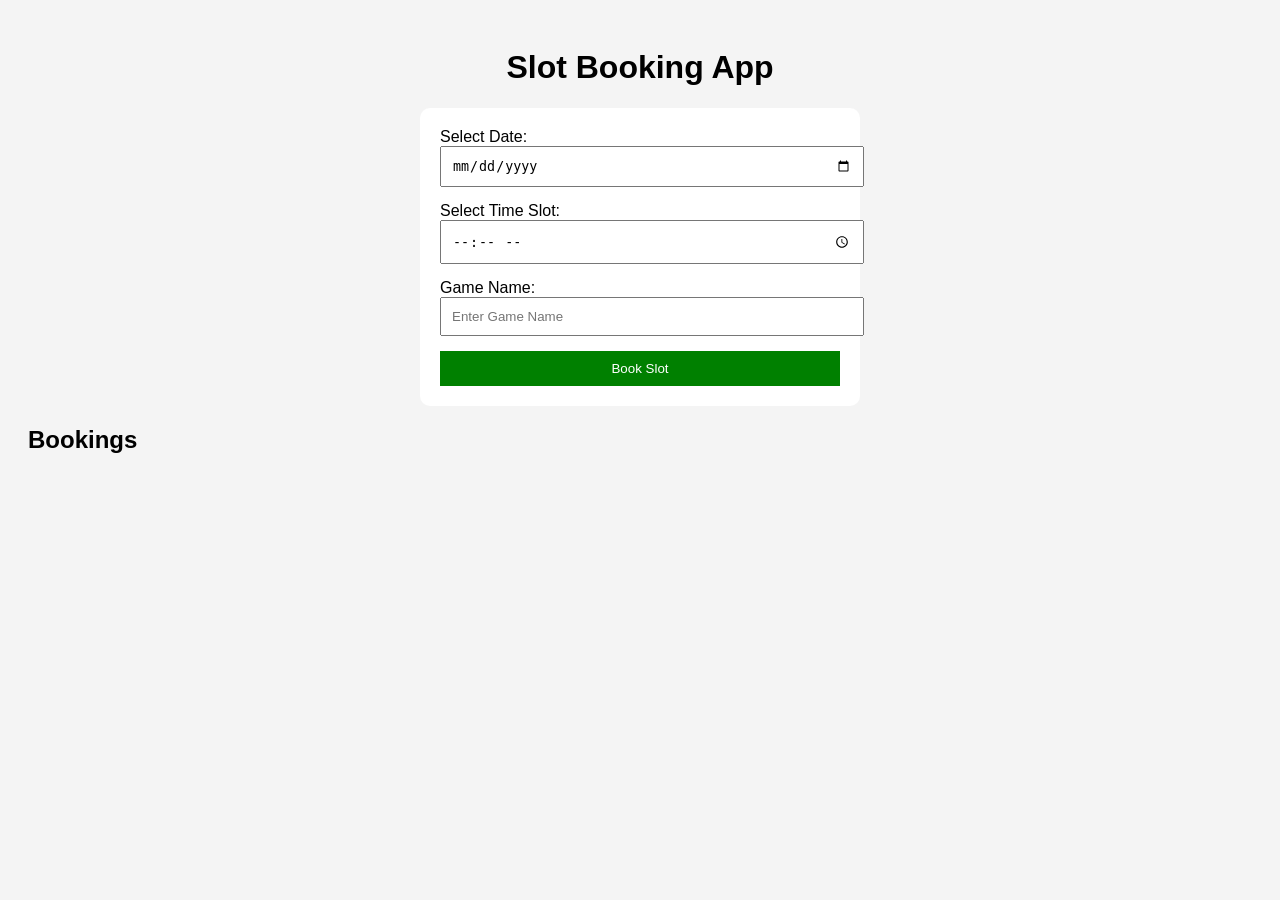
==== src/main/resources/static/index.html @ 2095a5c2 "Initial Commit" ====
<!DOCTYPE html>
<html>
<head>
    <title>Slot Booking App</title>
    <link rel="stylesheet" href="styles.css">
</head>

<body>

<h1>Slot Booking App</h1>

<form id="bookForm">

    <div>
        <label>Select Date:</label>
        <input type="date" id="date" required>
    </div>

    <div>
        <label>Select Time Slot:</label>
        <input type="time" id="timeSlot" required>
    </div>

    <div>
        <label>Game Name:</label>
        <input type="text" id="gameName" placeholder="Enter Game Name" required>
    </div>

    <button type="submit">Book Slot</button>

</form>

<h2>Bookings</h2>

<div id="bookingsContainer"></div>

<script src="script.js"></script>

</body>
</html>
---- src/main/resources/static/styles.css ----
body {
    font-family: Arial, sans-serif;
    background-color: #f4f4f4;
    padding: 20px;
}

h1 {
    text-align: center;
}

form {
    max-width: 400px;
    margin: auto;
    background: white;
    padding: 20px;
    border-radius: 10px;
}

form div {
    margin-bottom: 15px;
}

input {
    width: 100%;
    padding: 10px;
}

button {
    width: 100%;
    padding: 10px;
    background: green;
    color: white;
    border: none;
    cursor: pointer;
}

button:hover {
    background: darkgreen;
}

#bookingsContainer {
    margin-top: 30px;
}

.booking-card {
    background: white;
    padding: 15px;
    margin-top: 10px;
    border-radius: 8px;
}
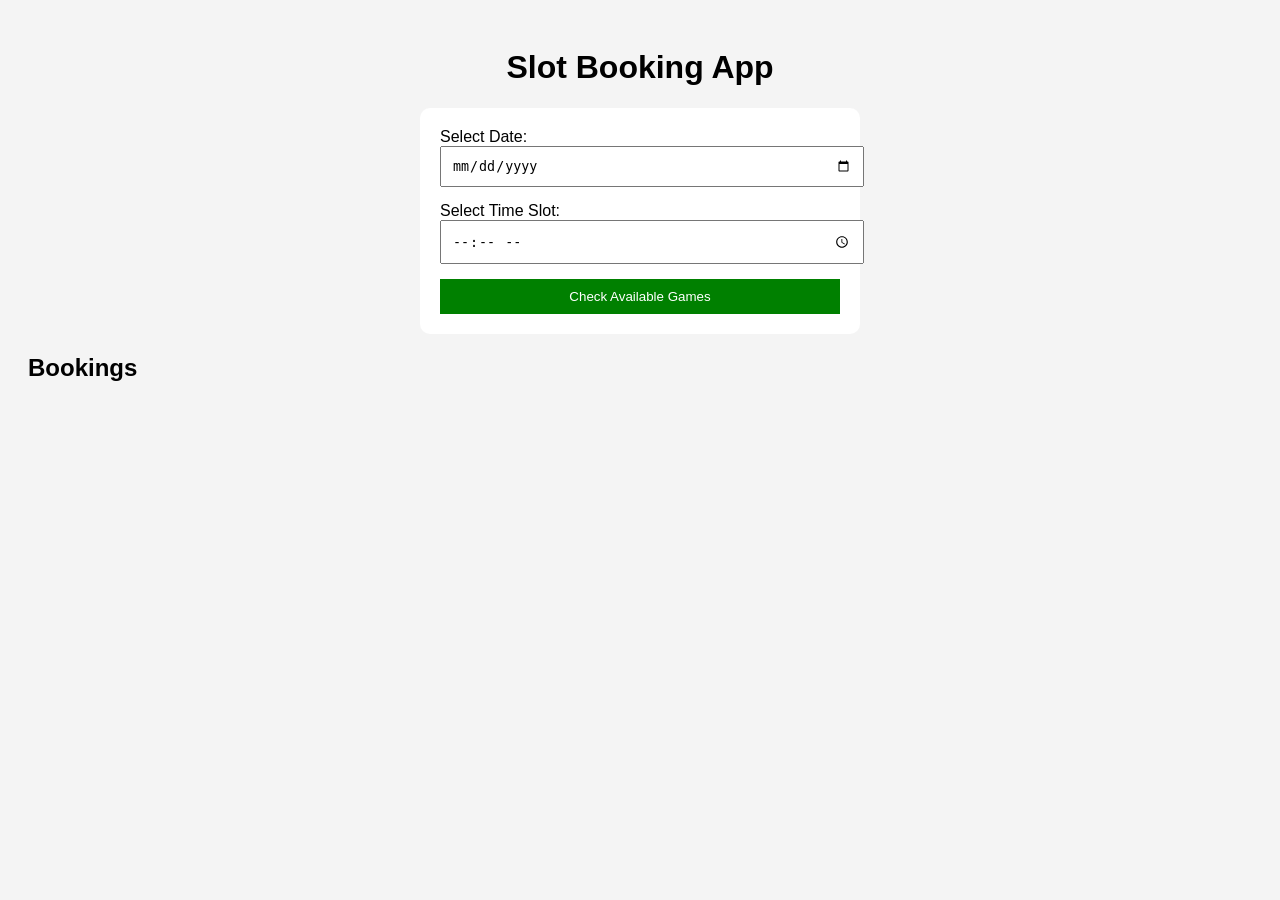
==== commit 54b7489c: "Added correct logic" ====
--- a/src/main/resources/static/index.html
+++ b/src/main/resources/static/index.html
@@ -11,6 +11,8 @@
 
 <form id="bookForm">
 
+<form id="bookForm">
+
     <div>
         <label>Select Date:</label>
         <input type="date" id="date" required>
@@ -21,12 +23,16 @@
         <input type="time" id="timeSlot" required>
     </div>
 
-    <div>
-        <label>Game Name:</label>
-        <input type="text" id="gameName" placeholder="Enter Game Name" required>
+    <div id="gameSelection" style="display: none;">
+        <label>Select Game:</label>
+        <select id="gameSelect" name="gameSelect">
+            <option value="">Select a game</option>
+        </select>
     </div>
 
-    <button type="submit">Book Slot</button>
+    <button type="submit" id="actionButton">Check Available Games</button>
+
+</form>
 
 </form>
 
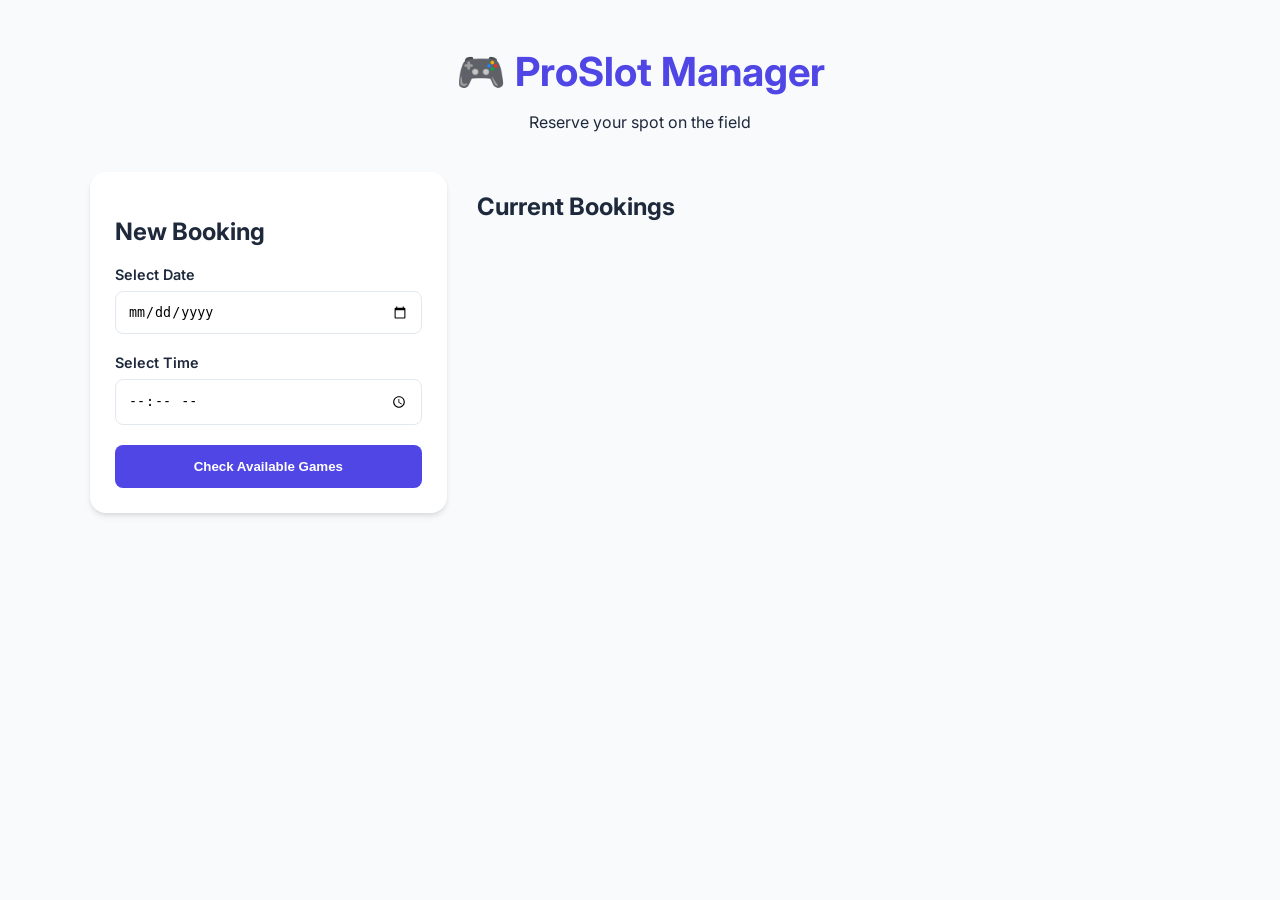
==== commit af892d19: "Frontend Fixed" ====
--- a/src/main/resources/static/index.html
+++ b/src/main/resources/static/index.html
@@ -1,46 +1,63 @@
 <!DOCTYPE html>
-<html>
+<html lang="en">
 <head>
-    <title>Slot Booking App</title>
+    <meta charset="UTF-8">
+    <meta name="viewport" content="width=device-width, initial-scale=1.0">
+    <title>ProSlot | Game Booking</title>
     <link rel="stylesheet" href="styles.css">
+    <!-- Optional: Adding a Google Font for a modern look -->
+    <link href="https://fonts.googleapis.com/css2?family=Inter:wght@400;600&display=swap" rel="stylesheet">
 </head>
-
 <body>
 
-<h1>Slot Booking App</h1>
+<div class="app-container">
+    <header>
+        <h1>🎮 ProSlot Manager</h1>
+        <p>Reserve your spot on the field</p>
+    </header>
 
-<form id="bookForm">
+    <main class="dashboard">
+        <!-- Booking Section -->
+        <section class="form-section">
+            <div class="card">
+                <h2>New Booking</h2>
+                <form id="bookForm">
+                    <div class="input-group">
+                        <label for="date">Select Date</label>
+                        <input type="date" id="date" required>
+                    </div>
 
-<form id="bookForm">
+                    <div class="input-group">
+                        <label for="timeSlot">Select Time</label>
+                        <input type="time" id="timeSlot" required>
+                    </div>
 
-    <div>
-        <label>Select Date:</label>
-        <input type="date" id="date" required>
-    </div>
+                    <div id="gameSelection" class="input-group animate-in" style="display: none;">
+                        <label for="gameSelect">Available Games</label>
+                        <select id="gameSelect" name="gameSelect">
+                            <option value="">Choose a game...</option>
+                        </select>
+                    </div>
 
-    <div>
-        <label>Select Time Slot:</label>
-        <input type="time" id="timeSlot" required>
-    </div>
+                    <p id="formMessage" class="message"></p>
 
-    <div id="gameSelection" style="display: none;">
-        <label>Select Game:</label>
-        <select id="gameSelect" name="gameSelect">
-            <option value="">Select a game</option>
-        </select>
-    </div>
+                    <button type="submit" id="actionButton" class="btn-primary">
+                        Check Available Games
+                    </button>
+                </form>
+            </div>
+        </section>
 
-    <button type="submit" id="actionButton">Check Available Games</button>
-
-</form>
-
-</form>
-
-<h2>Bookings</h2>
-
-<div id="bookingsContainer"></div>
+        <!-- Display Section -->
+        <section class="display-section">
+            <h2>Current Bookings</h2>
+            <div id="bookingsContainer" class="bookings-grid">
+                <!-- Data injected here -->
+            </div>
+        </section>
+    </main>
+</div>
 
 <script src="script.js"></script>
-
 </body>
 </html>
--- a/src/main/resources/static/styles.css
+++ b/src/main/resources/static/styles.css
@@ -1,50 +1,159 @@
+:root {
+    --primary: #4f46e5;
+    --primary-hover: #4338ca;
+    --success: #10b981;
+    --bg-body: #f8fafc;
+    --text-main: #1e293b;
+    --card-bg: #ffffff;
+}
+
 body {
-    font-family: Arial, sans-serif;
-    background-color: #f4f4f4;
+    font-family: 'Inter', sans-serif;
+    background-color: var(--bg-body);
+    color: var(--text-main);
+    margin: 0;
     padding: 20px;
 }
 
-h1 {
-    text-align: center;
+.app-container {
+    max-width: 1100px;
+    margin: 0 auto;
 }
 
-form {
-    max-width: 400px;
-    margin: auto;
-    background: white;
-    padding: 20px;
-    border-radius: 10px;
+header {
+    text-align: center;
+    margin-bottom: 40px;
 }
 
-form div {
-    margin-bottom: 15px;
+header h1 {
+    font-size: 2.5rem;
+    margin-bottom: 5px;
+    color: var(--primary);
 }
 
-input {
-    width: 100%;
-    padding: 10px;
+.dashboard {
+    display: grid;
+    grid-template-columns: 1fr 2fr; /* Sidebar for form, wide area for cards */
+    gap: 30px;
 }
 
-button {
+/* Form Styling */
+.card {
+    background: var(--card-bg);
+    padding: 25px;
+    border-radius: 16px;
+    box-shadow: 0 4px 6px -1px rgba(0, 0, 0, 0.1), 0 2px 4px -1px rgba(0, 0, 0, 0.06);
+}
+
+.input-group {
+    margin-bottom: 20px;
+}
+
+label {
+    display: block;
+    font-weight: 600;
+    margin-bottom: 8px;
+    font-size: 0.9rem;
+}
+
+input, select {
     width: 100%;
-    padding: 10px;
-    background: green;
+    padding: 12px;
+    border: 1px solid #e2e8f0;
+    border-radius: 8px;
+    box-sizing: border-box;
+    transition: border-color 0.2s;
+}
+
+input:focus, select:focus {
+    outline: none;
+    border-color: var(--primary);
+    box-shadow: 0 0 0 3px rgba(79, 70, 229, 0.1);
+}
+
+.btn-primary {
+    width: 100%;
+    padding: 14px;
+    background: var(--primary);
     color: white;
     border: none;
+    border-radius: 8px;
+    font-weight: 600;
     cursor: pointer;
+    transition: transform 0.1s, background 0.2s;
 }
 
-button:hover {
-    background: darkgreen;
+.btn-primary:hover {
+    background: var(--primary-hover);
+    transform: translateY(-1px);
 }
 
-#bookingsContainer {
-    margin-top: 30px;
+.btn-primary:active {
+    transform: translateY(0);
+}
+
+/* Booking Cards Grid */
+.bookings-grid {
+    display: grid;
+    grid-template-columns: repeat(auto-fill, minmax(250px, 1fr));
+    gap: 15px;
 }
 
 .booking-card {
     background: white;
-    padding: 15px;
-    margin-top: 10px;
-    border-radius: 8px;
-}+    border-left: 5px solid var(--success);
+    padding: 20px;
+    border-radius: 12px;
+    box-shadow: 0 2px 4px rgba(0,0,0,0.05);
+    transition: hover 0.3s;
+}
+
+.booking-card:hover {
+    box-shadow: 0 10px 15px -3px rgba(0,0,0,0.1);
+}
+
+.booking-card h3 {
+    margin: 0 0 10px 0;
+    color: var(--primary);
+}
+
+.booking-card p {
+    margin: 5px 0;
+    font-size: 0.9rem;
+    color: #64748b;
+}
+
+/* Responsive adjustments */
+@media (max-width: 768px) {
+    .dashboard {
+        grid-template-columns: 1fr;
+    }
+}
+
+/* Simple Animation */
+.animate-in {
+    animation: slideIn 0.3s ease-out;
+}
+
+@keyframes slideIn {
+    from { opacity: 0; transform: translateY(10px); }
+    to { opacity: 1; transform: translateY(0); }
+}
+.message {
+    margin: 0 0 1rem 0;
+    font-size: 0.95rem;
+    color: #334155;
+}
+
+.message-success {
+    color: #0f766e;
+}
+
+.message-warning {
+    color: #92400e;
+}
+
+.message-error {
+    color: #b91c1c;
+}
+
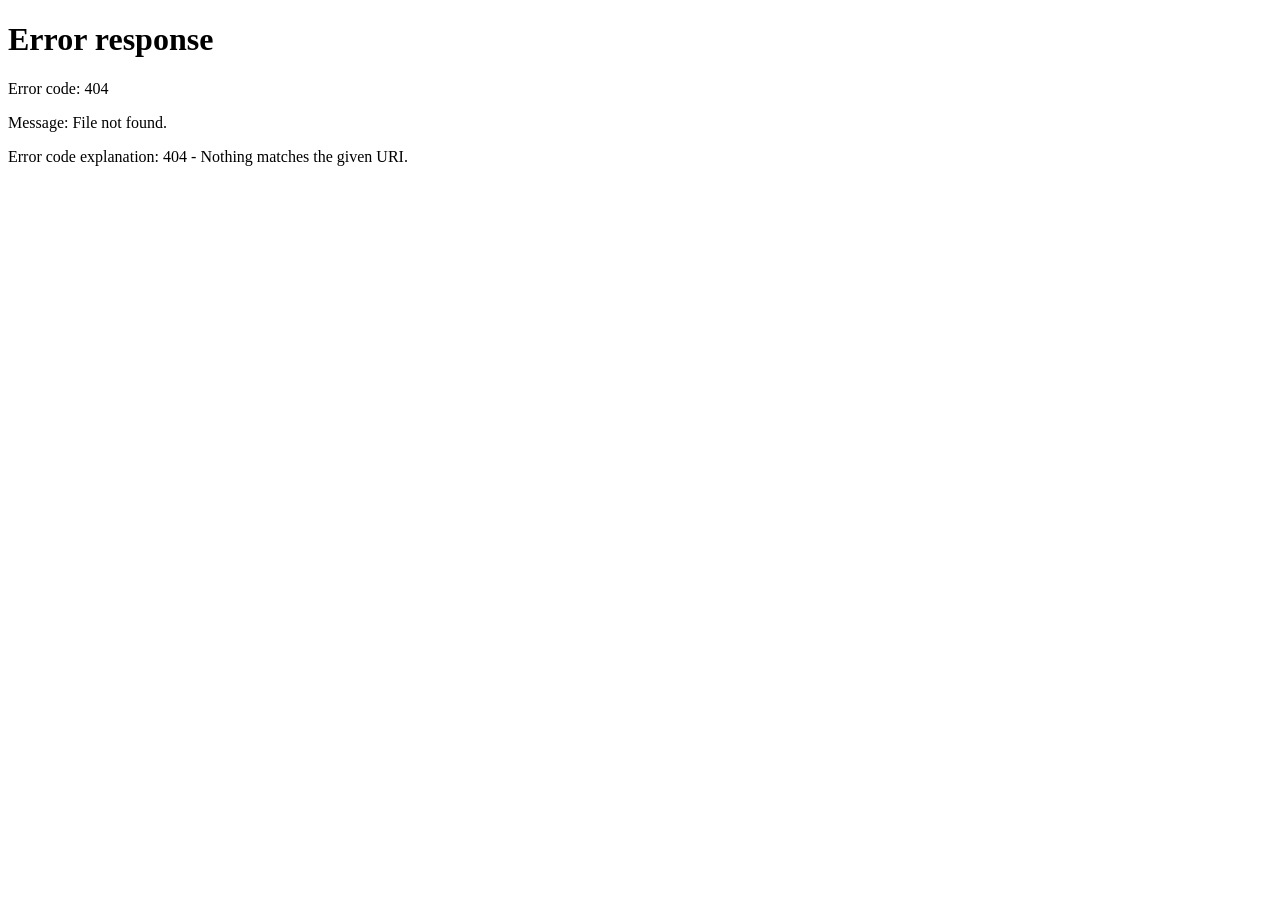
==== commit 2d5e46ea: "Latest Commit" ====
--- a/src/main/resources/static/index.html
+++ b/src/main/resources/static/index.html
@@ -12,8 +12,15 @@
 
 <div class="app-container">
     <header>
-        <h1>🎮 ProSlot Manager</h1>
-        <p>Reserve your spot on the field</p>
+        <div>
+            <h1>🎮 ProSlot Manager</h1>
+            <p>Reserve your spot on the field</p>
+        </div>
+        <div class="header-actions">
+            <span id="adminLinkContainer" style="display: none;"><a id="adminLink" href="/admin.html">Admin Panel</a></span>
+            <span id="userBadge"></span>
+            <a href="/logout">Logout</a>
+        </div>
     </header>
 
     <main class="dashboard">
@@ -48,6 +55,15 @@
             </div>
         </section>
 
+        <!-- Manager Actions -->
+        <section id="managerActions" class="form-section" style="display: none;">
+            <div class="card">
+                <h2>Manager Tools</h2>
+                <button id="deletePastButton" class="btn-primary">Delete Past Bookings</button>
+                <p id="managerActionMessage" class="message"></p>
+            </div>
+        </section>
+
         <!-- Display Section -->
         <section class="display-section">
             <h2>Current Bookings</h2>
--- a/src/main/resources/static/styles.css
+++ b/src/main/resources/static/styles.css
@@ -23,12 +23,67 @@
 header {
     text-align: center;
     margin-bottom: 40px;
+    display: flex;
+    align-items: center;
+    justify-content: space-between;
+    gap: 20px;
+    flex-wrap: wrap;
+}
+
+.header-actions {
+    display: flex;
+    align-items: center;
+    gap: 12px;
+}
+
+.header-actions a {
+    color: white;
+    background: var(--primary);
+    text-decoration: none;
+    padding: 10px 16px;
+    border-radius: 10px;
+    font-weight: 600;
 }
 
 header h1 {
     font-size: 2.5rem;
     margin-bottom: 5px;
     color: var(--primary);
+}
+
+.auth-container {
+    min-height: 100vh;
+    display: flex;
+    align-items: center;
+    justify-content: center;
+    padding: 40px 20px;
+    background-color: var(--bg-body);
+}
+
+.auth-card {
+    width: 100%;
+    max-width: 420px;
+    background: var(--card-bg);
+    padding: 28px;
+    border-radius: 18px;
+    box-shadow: 0 10px 25px rgba(15, 23, 42, 0.08);
+}
+
+.auth-card h1 {
+    margin-bottom: 12px;
+}
+
+.auth-card p {
+    color: #64748b;
+    margin-bottom: 24px;
+}
+
+.auth-card form .input-group {
+    margin-bottom: 18px;
+}
+
+.auth-card .message {
+    margin-top: 12px;
 }
 
 .dashboard {
